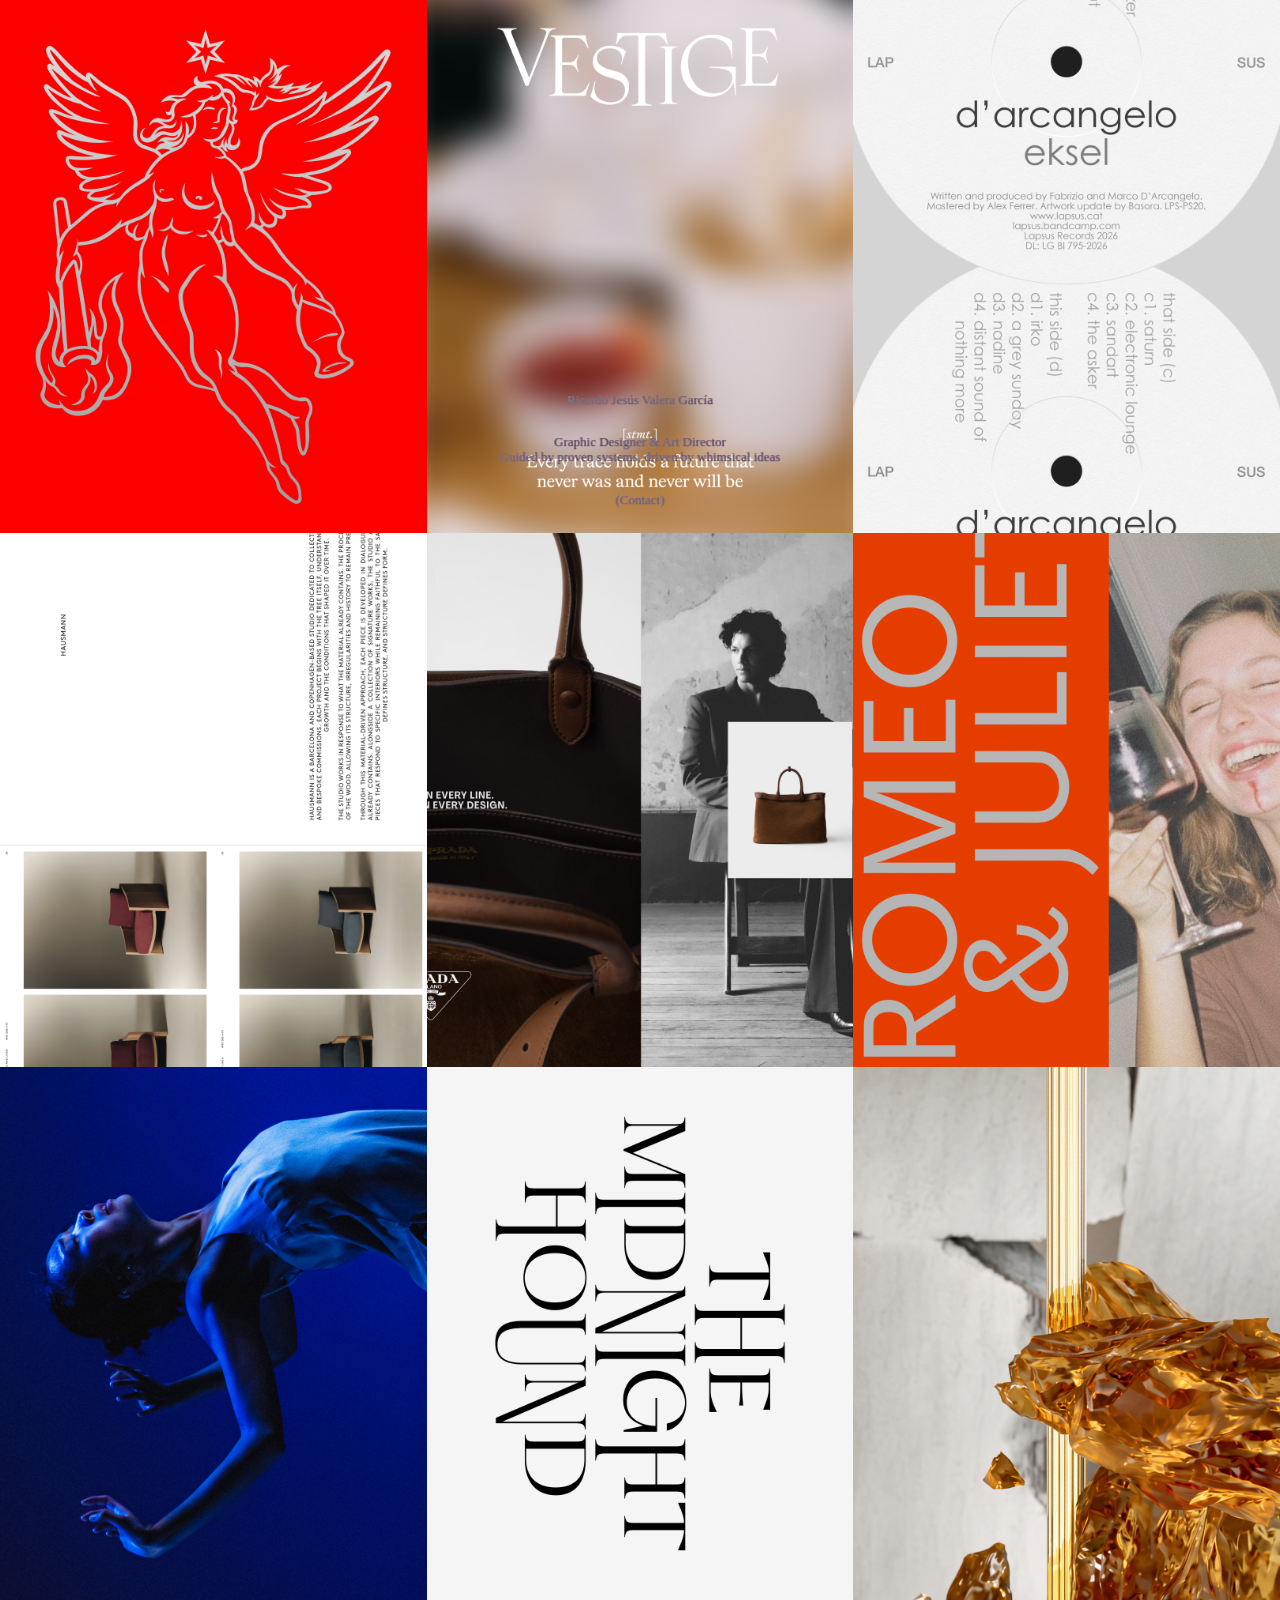
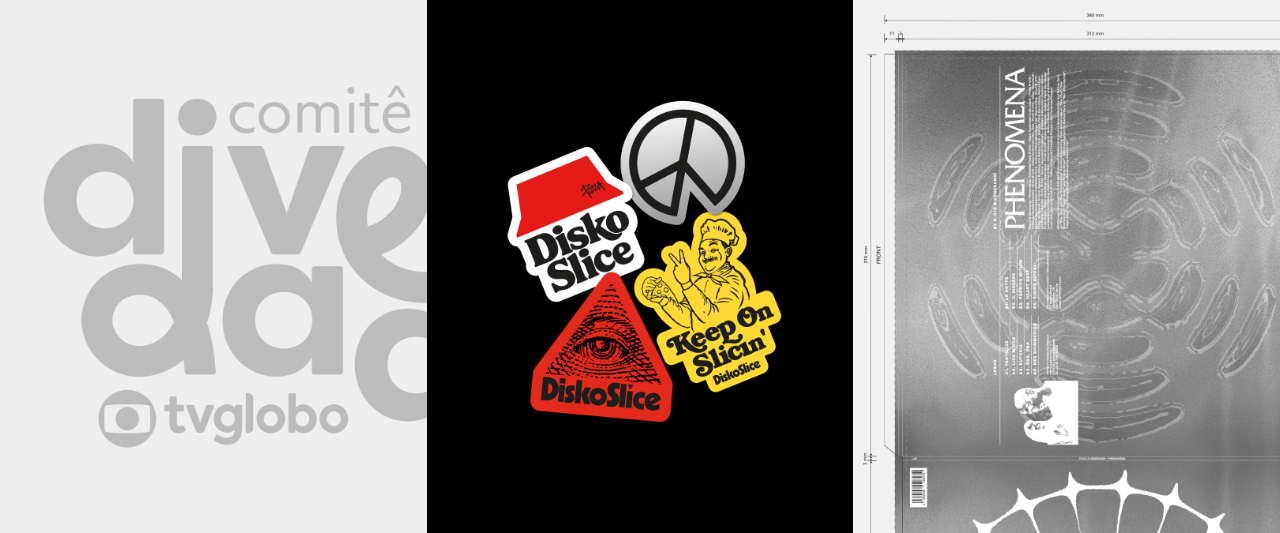
==== index.html @ f3d6bc60 "update" ====
<!doctype html>
<html lang="en">
<head>
  <meta charset="utf-8">
  <meta name="viewport" content="width=device-width, initial-scale=1">
  <title>Ricardo Valera García</title>
  <meta name="description" content="Graphic Designer &amp; Art Director">
  <meta name="robots" content="max-image-preview:large">
  <link rel="icon" id="favicon" href="assets/favicon-light.png">
  <script>
    /* Claro por defecto; oscuro si el sistema/navegador está en modo oscuro */
    (function () {
      var link = document.getElementById("favicon");
      var mq = window.matchMedia("(prefers-color-scheme: dark)");
      function set() { link.href = mq.matches ? "assets/favicon-dark.png" : "assets/favicon-light.png"; }
      set();
      if (mq.addEventListener) mq.addEventListener("change", set);
      else if (mq.addListener) mq.addListener(set);
    })();
  </script>

  <meta property="og:type" content="website">
  <meta property="og:title" content="Ricardo Valera García">
  <meta property="og:description" content="Graphic Designer &amp; Art Director">
  <meta name="twitter:card" content="summary_large_image">
  <meta name="twitter:title" content="Ricardo Valera García">
  <meta name="twitter:description" content="Graphic Designer &amp; Art Director">

  <link rel="stylesheet" href="style.css">
</head>
<body>
  <div class="intro">
    <p><a href="https://linkedin.com/in/rvaleragarcia" target="_blank" rel="noopener">Ricardo Jesús Valera García</a></p>
    <p>Graphic Designer &amp; Art Director<br>Guided by proven systems, driven by whimsical ideas</p>
    <p><a href="mailto:ricardo.valera.garcia@gmail.com">(Contact)</a></p>
  </div>

  <main class="gallery" id="gallery"></main>

  <script src="projects.js"></script>
  <script src="main.js"></script>
</body>
</html>
---- style.css ----
:root {
  --serif: "Times New Roman", Times, serif;
}

*, *::before, *::after { box-sizing: border-box; }

html, body {
  margin: 0;
  padding: 0;
  background: #fff;
}

body {
  font-family: var(--serif);
  font-size: 13px;
  color: #000;
  -webkit-font-smoothing: antialiased;
  -moz-osx-font-smoothing: grayscale;
}

p { margin: 0; }

/* ---------- Texto fijo en el centro ---------- */
.intro {
  position: fixed;
  top: 50%;
  left: 50%;
  transform: translate(-50%, -50%);
  z-index: 1;
  mix-blend-mode: difference;
  white-space: pre;
  text-align: center;
  font-size: 13px;
  line-height: 1.1em;
  color: #ffd6f7;
}

.intro a {
  color: #ffd6f7;
  text-decoration: none;
  cursor: pointer;
}

.intro a:hover { color: #ff1c91; }

/* ---------- Rejilla ---------- */
.gallery {
  display: grid;
  grid-template-columns: repeat(3, 1fr);
  gap: 0;
  min-height: 100vh;
}

.project { width: 100%; }

.cover {
  width: 100%;
  aspect-ratio: 4 / 5;
  cursor: pointer;
  overflow: hidden;
  position: relative;
}

.cover img {
  display: block;
  width: 100%;
  height: 100%;
  object-fit: cover;
  pointer-events: none;
  user-select: none;
  -webkit-user-select: none;
  -webkit-user-drag: none;
}

/* Título que sigue al cursor (solo escritorio) */
.tip {
  position: absolute;
  top: 0;
  left: 0;
  z-index: 10;
  padding: 6px 14px;
  background: #fff;
  color: #4c4c4c;
  font-size: 13px;
  white-space: nowrap;
  pointer-events: none;
  box-shadow: 0 2px 10px rgba(0, 0, 0, 0.04);
  opacity: 0;
  transition: opacity 0.15s;
  will-change: transform;
}

.tip.on { opacity: 1; }

/* Título bajo la portada (solo móvil) */
.project-title {
  display: none;
  margin-top: 12px;
  text-align: center;
  width: 100%;
}

/* Tablet: 2 columnas */
@media (min-width: 810px) and (max-width: 1199.98px) {
  .gallery { grid-template-columns: repeat(2, 1fr); }
  .project { order: var(--tablet); }
}

/* Teléfono: 1 columna */
@media (max-width: 809.98px) {
  .gallery {
    display: flex;
    flex-direction: column;
    align-items: stretch;
    gap: 25px;
  }
}

/* Comportamiento "móvil" del componente (≤ 768 px) */
@media (max-width: 768px) {
  .project-title { display: block; }
  .cover img { pointer-events: auto; }
}

/* ---------- Ventana inferior ---------- */
.modal {
  position: fixed;
  inset: 0;
  z-index: 99999;
  display: flex;
  flex-direction: column;
  justify-content: flex-end;
}

.backdrop {
  position: absolute;
  inset: 0;
  background: rgba(0, 0, 0, 0.2);
  cursor: pointer;
}

.sheet {
  position: relative;
  display: flex;
  flex-direction: column;
  width: 100vw;
  max-height: 100vh;
  padding: 15px;
  background: #fff;
  color: #000;
  font-size: 13px;
  box-shadow: 0 -4px 20px rgba(0, 0, 0, 0.05);
  transform: translateY(100%);
  transition: transform 0.55s cubic-bezier(0.22, 1, 0.36, 1);
}

.sheet.in { transform: translateY(0); }

.sheet.is-mobile {
  max-height: 85vh;
  padding: 24px 7.5px;
}

.close-row {
  display: flex;
  justify-content: center;
  flex-shrink: 0;
  width: 100%;
  padding-bottom: 24px;
}

.close {
  cursor: pointer;
  user-select: none;
  -webkit-user-select: none;
  transition: color 0.2s ease;
}

.close:hover { color: #808080; }

/* Escritorio: 3 columnas (info / descripción / archivos) */
.grid {
  display: grid;
  grid-template-columns: 15fr 51fr 34fr;
  gap: 15px;
  width: 100%;
  flex: 1;
  align-items: stretch;
  overflow: hidden;
}

.cell {
  position: relative;
  width: 100%;
  height: 100%;
}

.scroll {
  position: absolute;
  inset: 0;
  overflow-y: auto;
  padding-right: 8px;
  white-space: pre-wrap;
}

.col-media {
  display: flex;
  flex-direction: column;
  width: 100%;
}

.viewer {
  width: 100%;
  aspect-ratio: 4 / 5;
  overflow: hidden;
  background: #f5f5f5;
  cursor: e-resize;
}

.media {
  display: block;
  width: 100%;
  height: 100%;
  object-fit: cover;
  pointer-events: none;
  user-select: none;
  -webkit-user-select: none;
  -webkit-user-drag: none;
}

.meta {
  display: flex;
  flex-direction: row;
  gap: 16px;
  align-items: flex-start;
  padding-top: 16px;
}

.counter { white-space: nowrap; }
.caption { white-space: pre-wrap; }

/* Móvil: todo en una columna con scroll */
.m-col {
  display: flex;
  flex-direction: column;
  gap: 15px;
  width: 100%;
  padding-bottom: 40px;
  overflow-y: auto;
}

.m-text {
  width: 100%;
  white-space: pre-wrap;
}

.m-items {
  display: flex;
  flex-direction: column;
  gap: 16px;
  width: 100%;
}

.m-items .viewer { cursor: default; }
.m-items .media { pointer-events: auto; }
.m-caption { margin-top: 8px; }

@media (prefers-reduced-motion: reduce) {
  .sheet { transition-duration: 0.01s; }
}
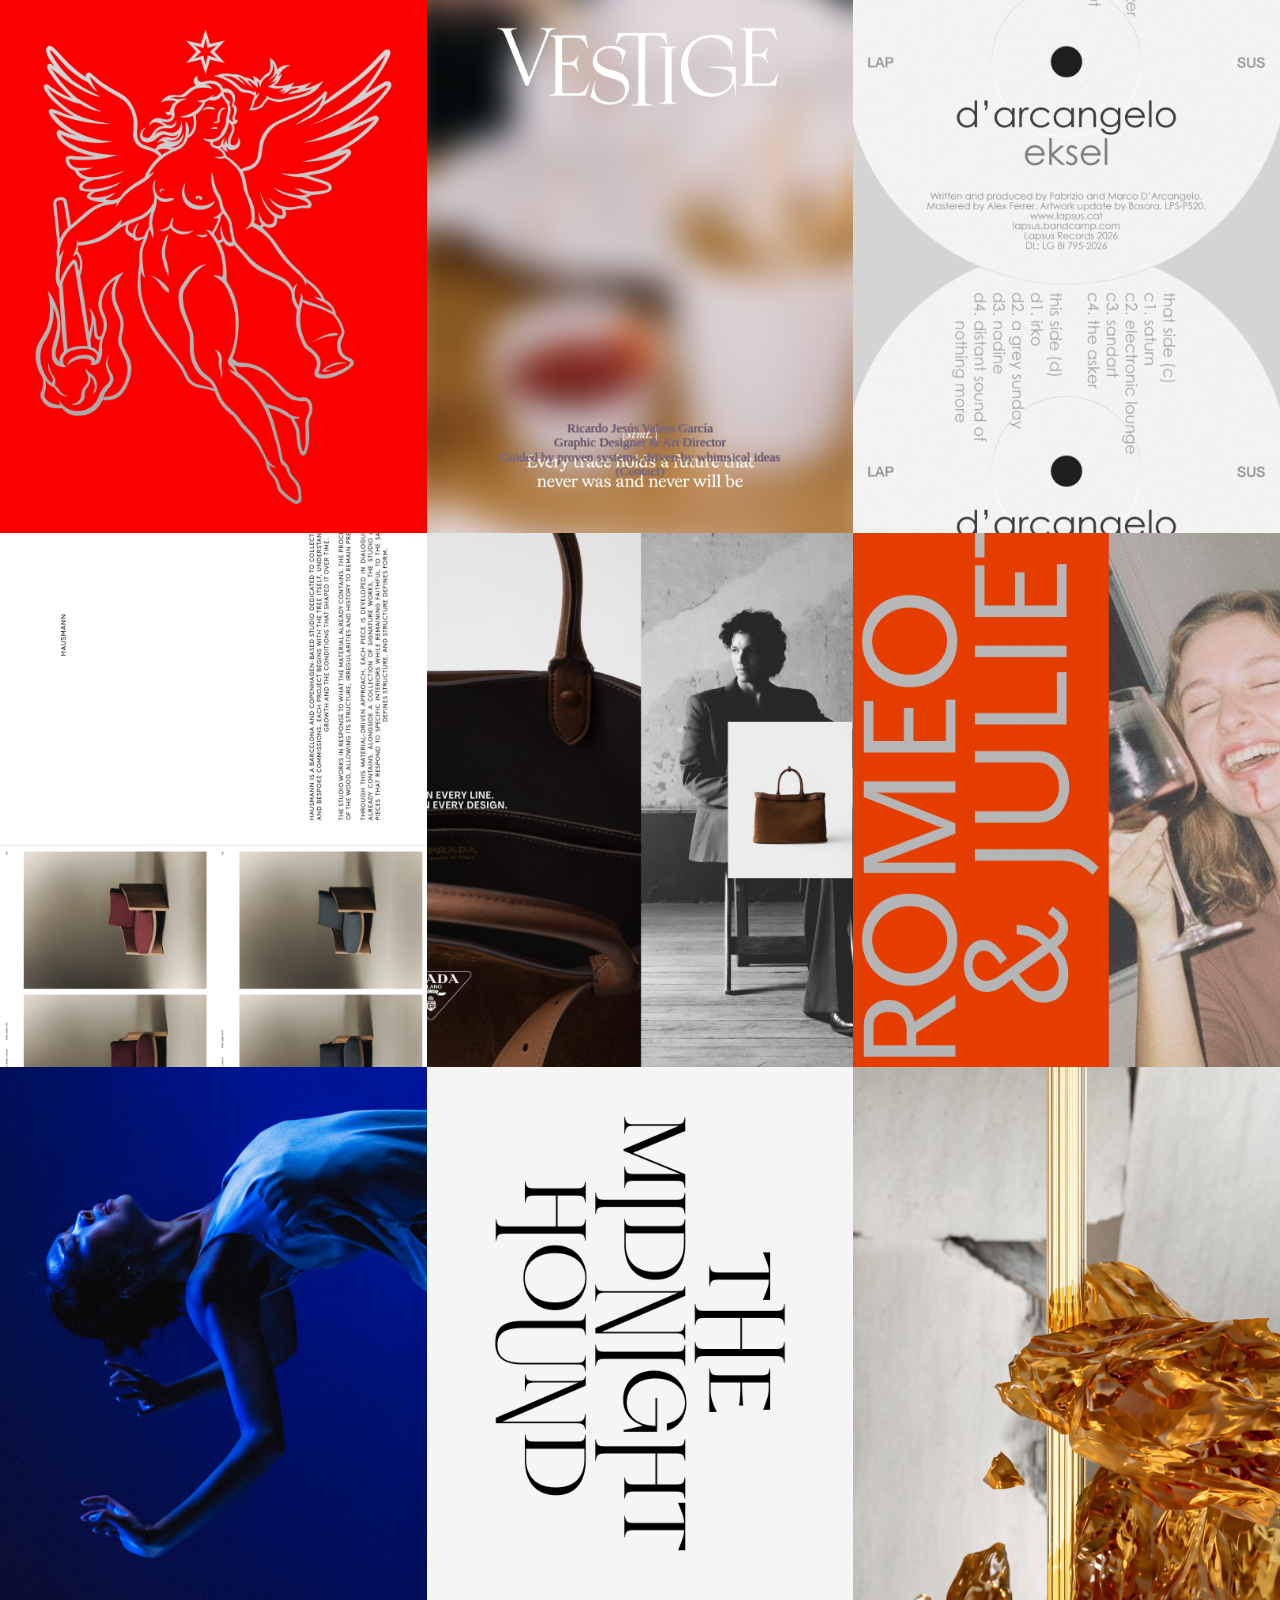
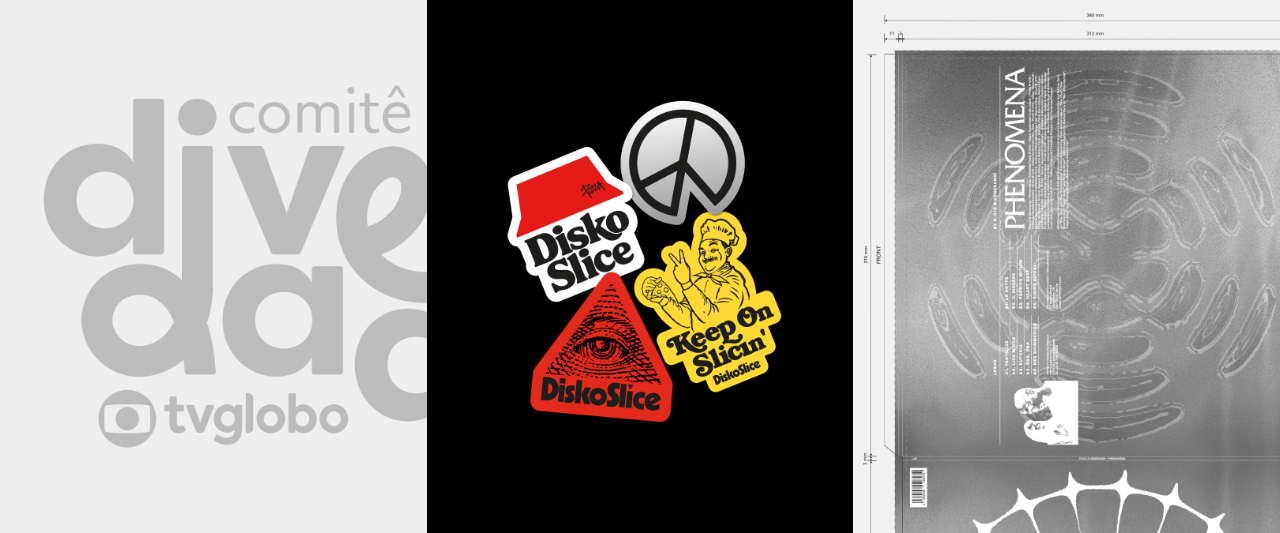
==== commit f856a99c: "Update Text" ====
--- a/index.html
+++ b/index.html
@@ -4,7 +4,7 @@
   <meta charset="utf-8">
   <meta name="viewport" content="width=device-width, initial-scale=1">
   <title>Ricardo Valera García</title>
-  <meta name="description" content="Graphic Designer &amp; Art Director">
+  <meta name="description" content="Brand Designer &amp; Art Director">
   <meta name="robots" content="max-image-preview:large">
   <link rel="icon" id="favicon" href="assets/favicon-light.png">
   <script>
--- a/style.css
+++ b/style.css
@@ -28,7 +28,7 @@
   transform: translate(-50%, -50%);
   z-index: 1;
   mix-blend-mode: difference;
-  white-space: pre;
+  white-space: nowrap;
   text-align: center;
   font-size: 13px;
   line-height: 1.1em;
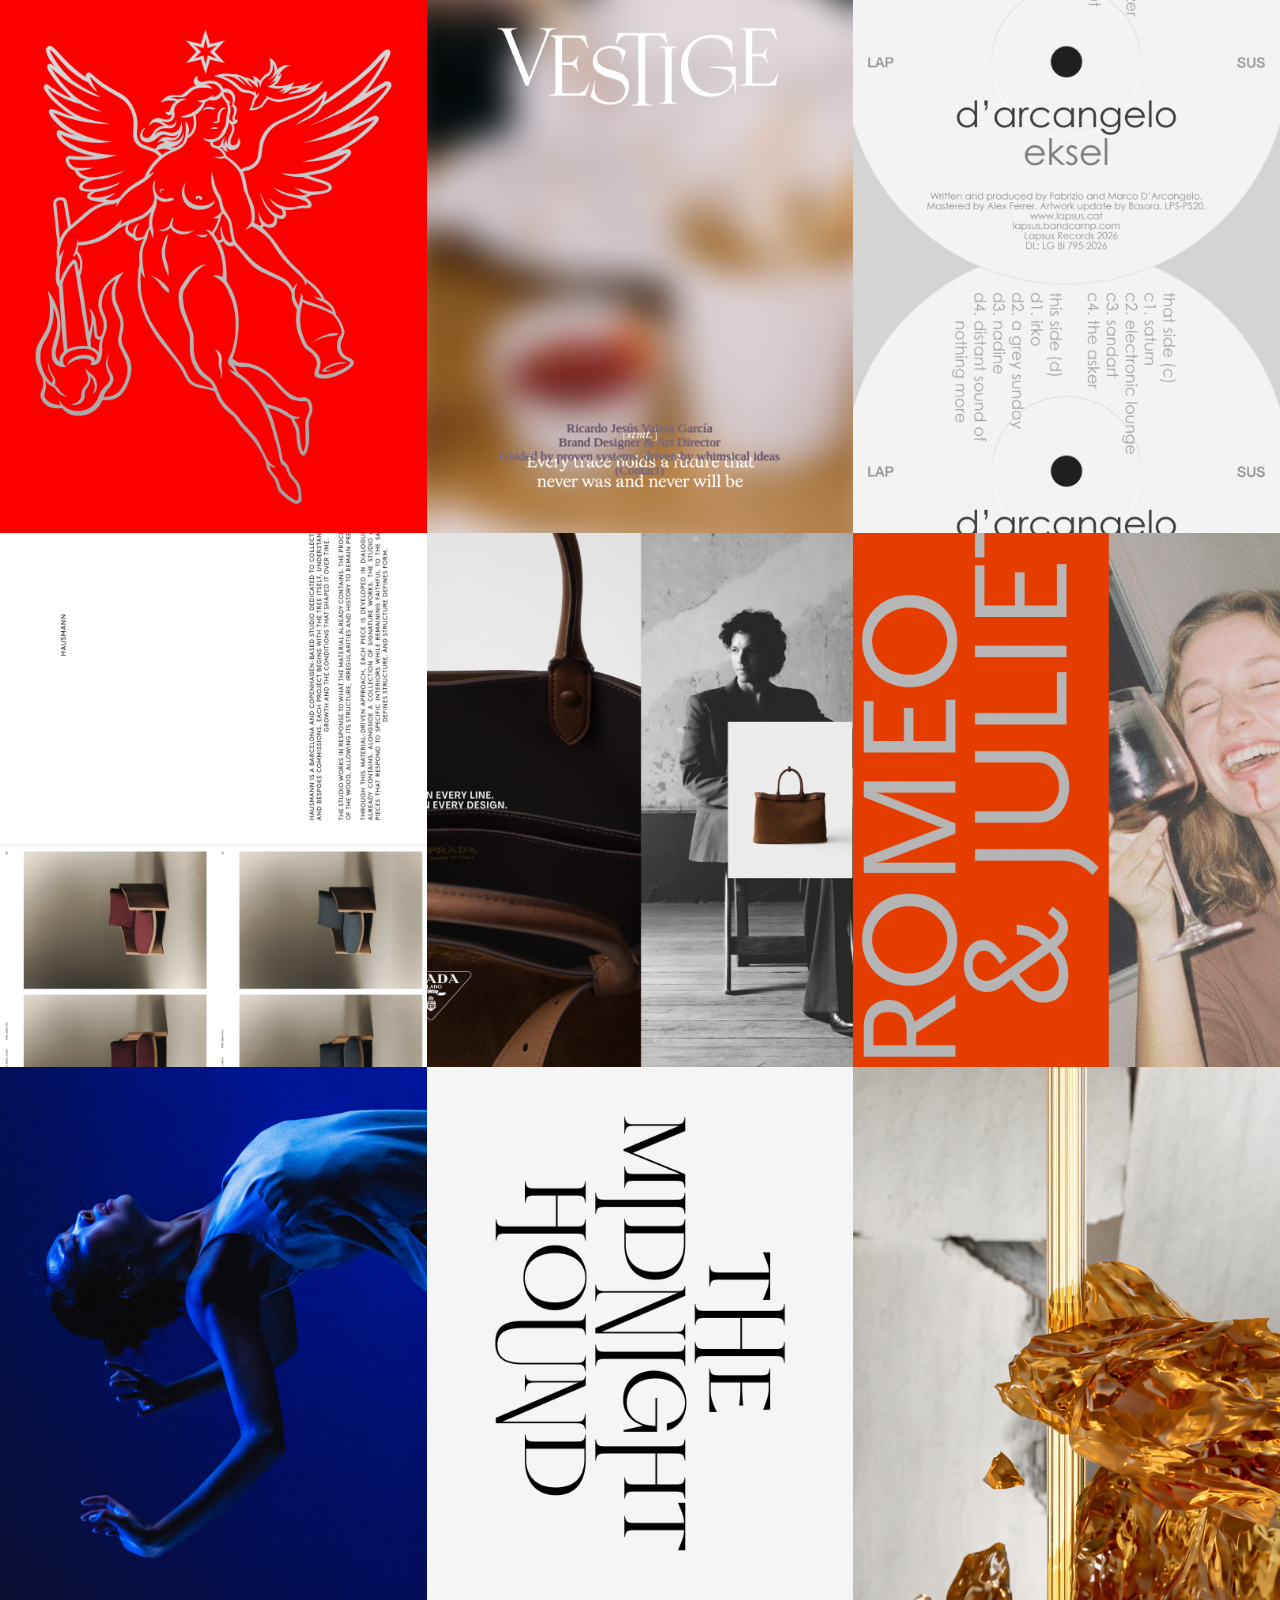
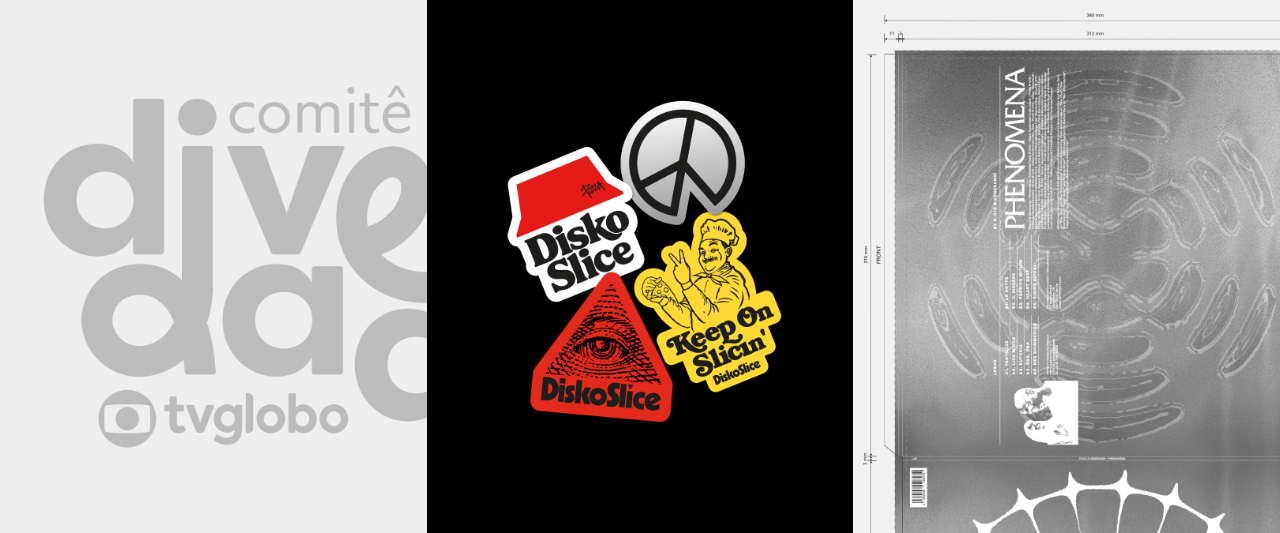
==== commit 7ec19b61: "Update" ====
--- a/index.html
+++ b/index.html
@@ -21,17 +21,17 @@
 
   <meta property="og:type" content="website">
   <meta property="og:title" content="Ricardo Valera García">
-  <meta property="og:description" content="Graphic Designer &amp; Art Director">
+  <meta property="og:description" content="Brand Designer &amp; Art Director">
   <meta name="twitter:card" content="summary_large_image">
   <meta name="twitter:title" content="Ricardo Valera García">
-  <meta name="twitter:description" content="Graphic Designer &amp; Art Director">
+  <meta name="twitter:description" content="Brand Designer &amp; Art Director">
 
   <link rel="stylesheet" href="style.css">
 </head>
 <body>
   <div class="intro">
     <p><a href="https://linkedin.com/in/rvaleragarcia" target="_blank" rel="noopener">Ricardo Jesús Valera García</a></p>
-    <p>Graphic Designer &amp; Art Director<br>Guided by proven systems, driven by whimsical ideas</p>
+    <p>Brand Designer &amp; Art Director<br>Guided by proven systems, driven by whimsical ideas</p>
     <p><a href="mailto:ricardo.valera.garcia@gmail.com">(Contact)</a></p>
   </div>
 
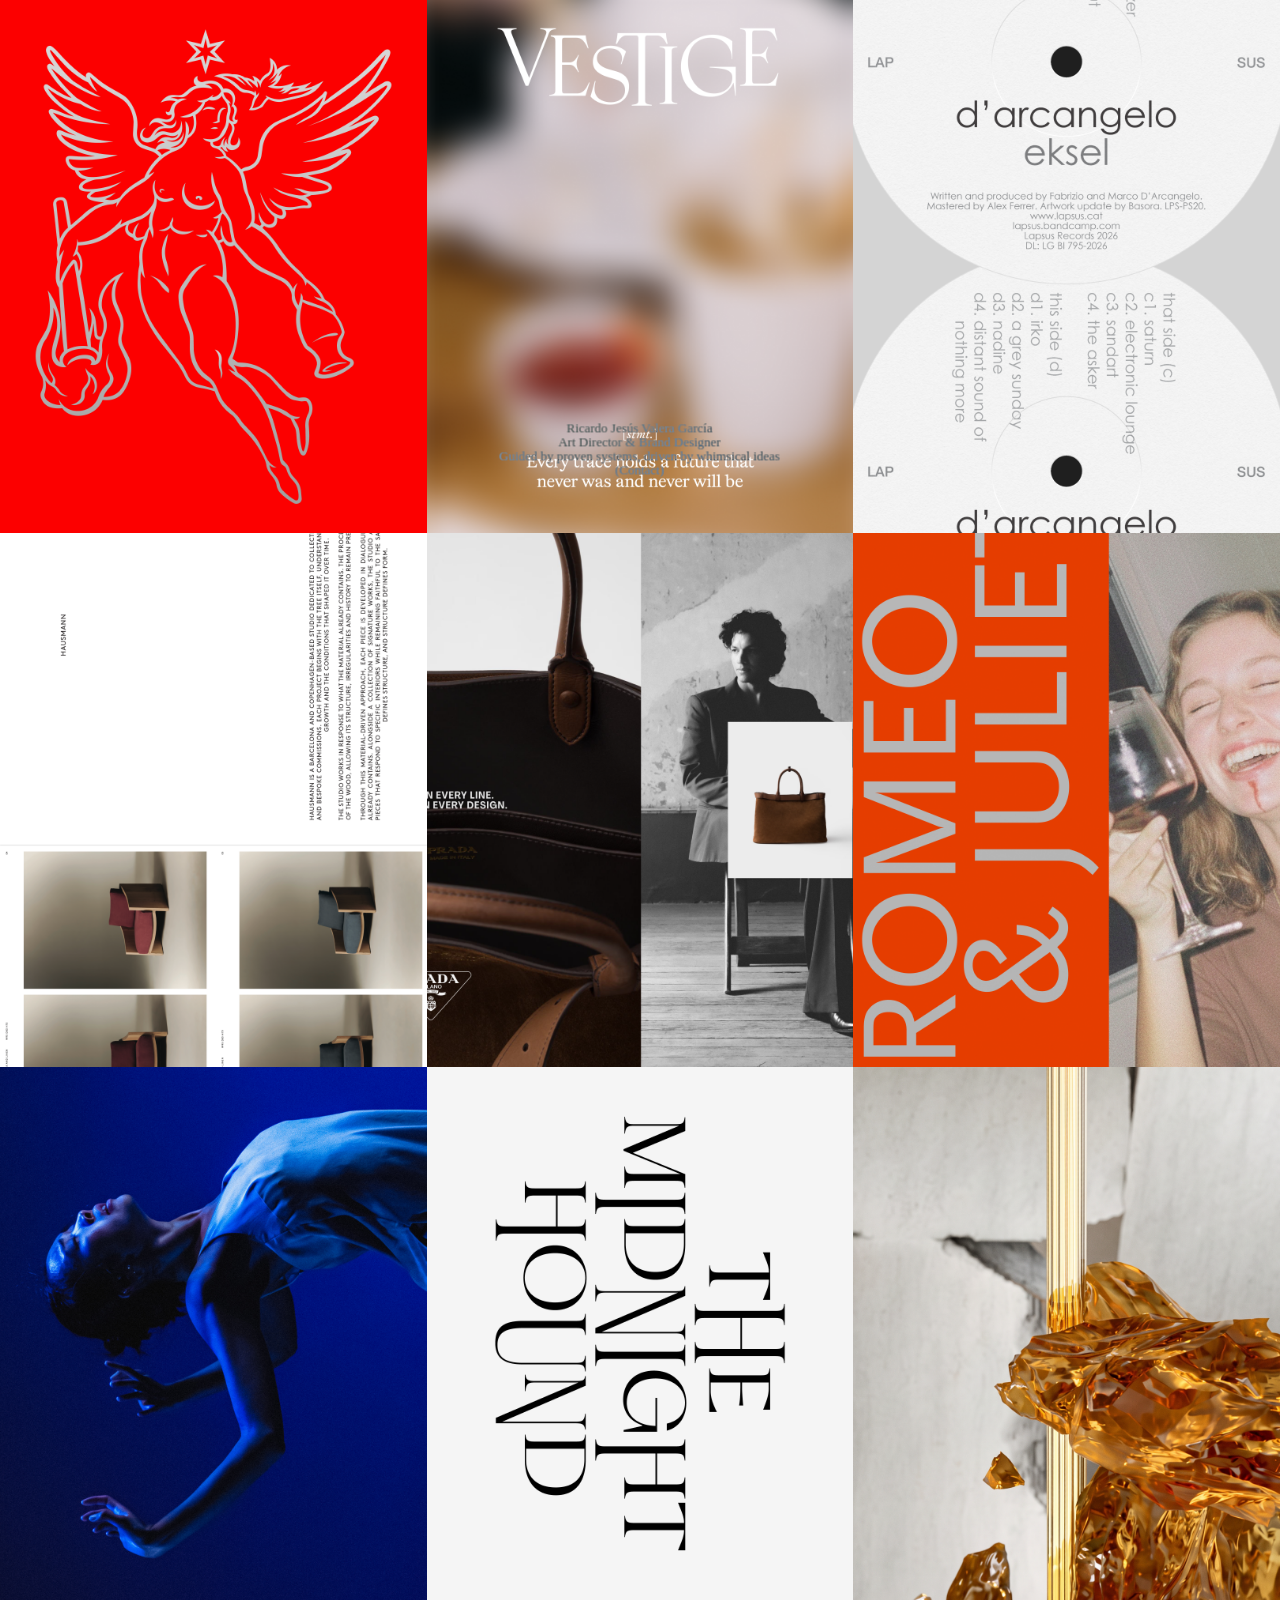
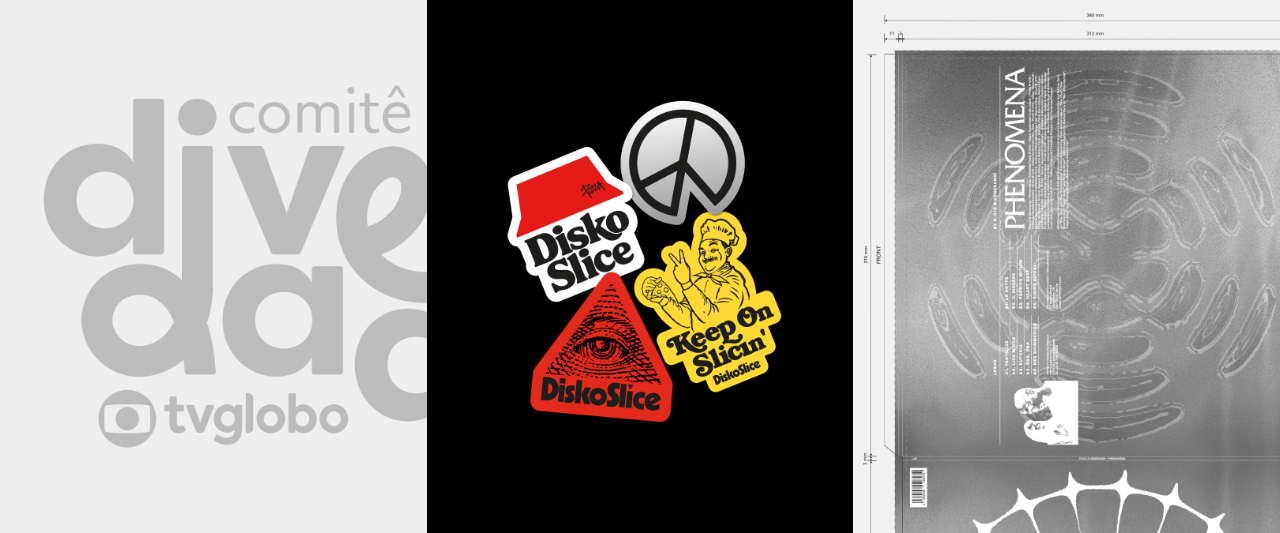
==== commit d43bdfc2: "update texts" ====
--- a/index.html
+++ b/index.html
@@ -4,7 +4,7 @@
   <meta charset="utf-8">
   <meta name="viewport" content="width=device-width, initial-scale=1">
   <title>Ricardo Valera García</title>
-  <meta name="description" content="Brand Designer &amp; Art Director">
+  <meta name="description" content="Art Director &amp; Brand Designer">
   <meta name="robots" content="max-image-preview:large">
   <link rel="icon" id="favicon" href="assets/favicon-light.png">
   <script>
@@ -21,17 +21,17 @@
 
   <meta property="og:type" content="website">
   <meta property="og:title" content="Ricardo Valera García">
-  <meta property="og:description" content="Brand Designer &amp; Art Director">
+  <meta property="og:description" content="Art Director &amp; Brand Designer">
   <meta name="twitter:card" content="summary_large_image">
   <meta name="twitter:title" content="Ricardo Valera García">
-  <meta name="twitter:description" content="Brand Designer &amp; Art Director">
+  <meta name="twitter:description" content="Art Director &amp; Brand Designer">
 
   <link rel="stylesheet" href="style.css">
 </head>
 <body>
   <div class="intro">
     <p><a href="https://linkedin.com/in/rvaleragarcia" target="_blank" rel="noopener">Ricardo Jesús Valera García</a></p>
-    <p>Brand Designer &amp; Art Director<br>Guided by proven systems, driven by whimsical ideas</p>
+    <p>Art Director &amp; Brand Designer<br>Guided by proven systems, driven by whimsical ideas</p>
     <p><a href="mailto:ricardo.valera.garcia@gmail.com">(Contact)</a></p>
   </div>
 
--- a/style.css
+++ b/style.css
@@ -32,11 +32,11 @@
   text-align: center;
   font-size: 13px;
   line-height: 1.1em;
-  color: #ffd6f7;
+  color: #ffffff;
 }
 
 .intro a {
-  color: #ffd6f7;
+  color: #ffffff;
   text-decoration: none;
   cursor: pointer;
 }
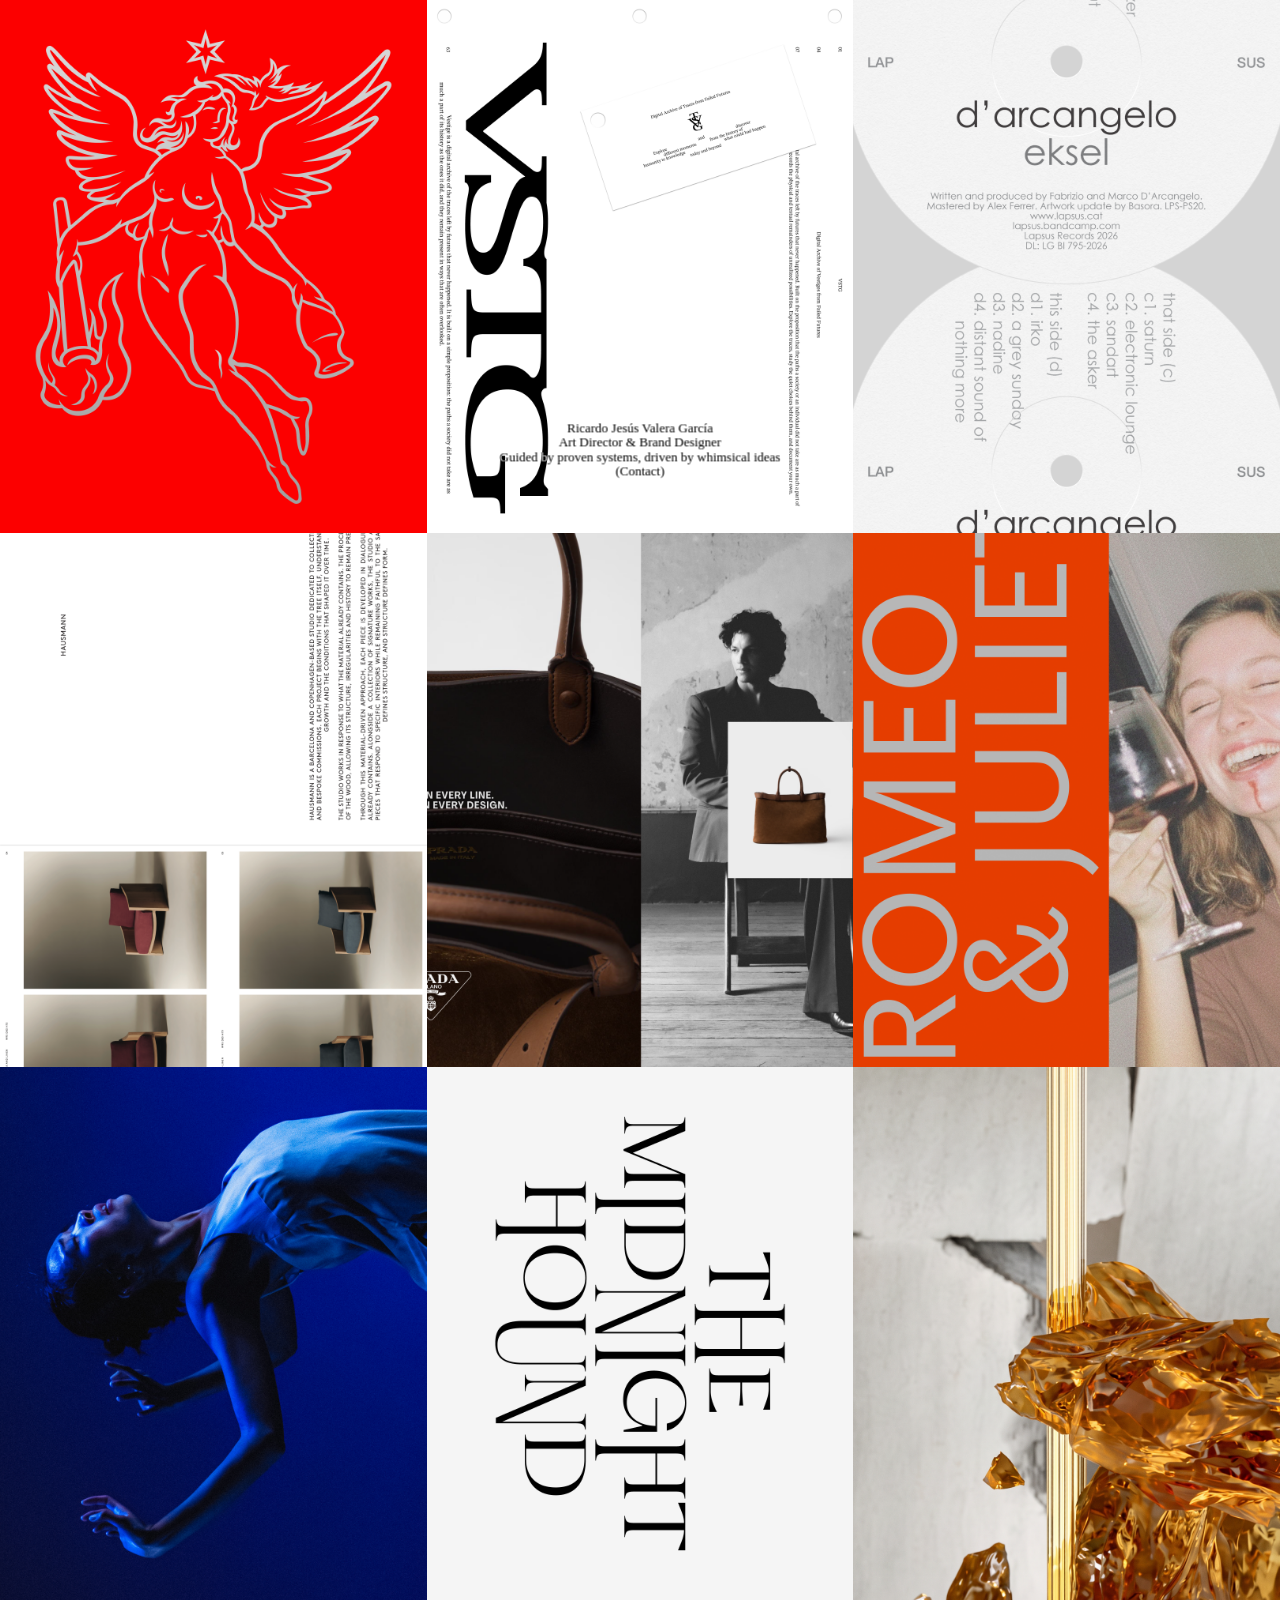
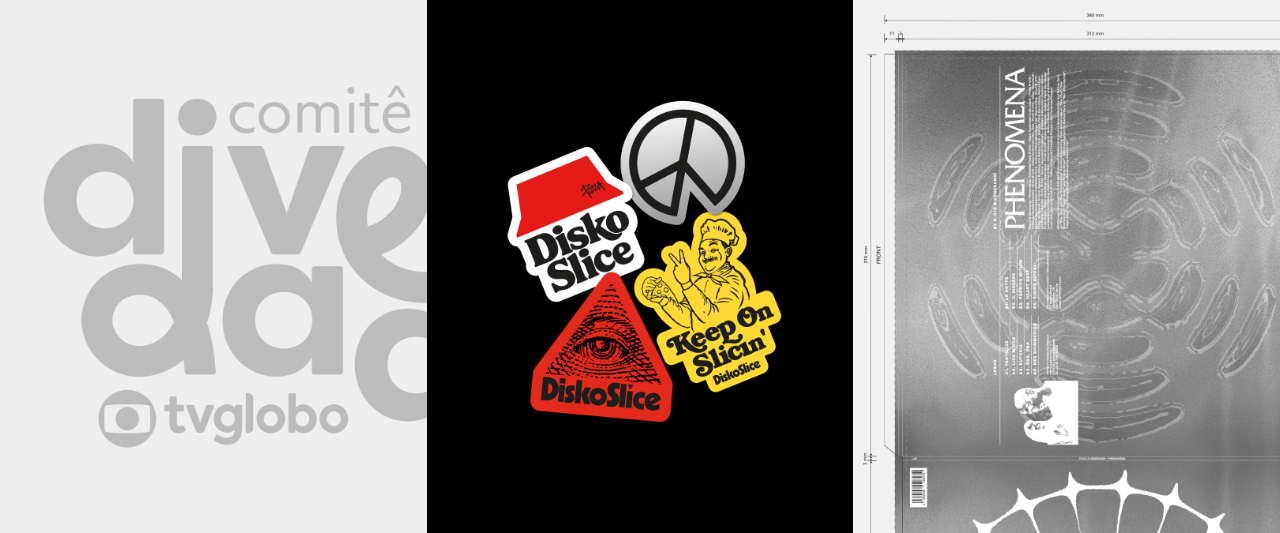
==== commit 1bed47ce: "Add about panel opened from the name The name in the centre text now opens a white bottom sheet (sam" ====
--- a/index.html
+++ b/index.html
@@ -30,7 +30,7 @@
 </head>
 <body>
   <div class="intro">
-    <p><a href="https://linkedin.com/in/rvaleragarcia" target="_blank" rel="noopener">Ricardo Jesús Valera García</a></p>
+    <p><a href="#about" id="about-link" aria-haspopup="dialog">Ricardo Jesús Valera García</a></p>
     <p>Art Director &amp; Brand Designer<br>Guided by proven systems, driven by whimsical ideas</p>
     <p><a href="mailto:ricardo.valera.garcia@gmail.com">(Contact)</a></p>
   </div>
--- a/style.css
+++ b/style.css
@@ -41,7 +41,7 @@
   cursor: pointer;
 }
 
-.intro a:hover { color: #ff1c91; }
+.intro a:hover { color: #808080; }
 
 /* ---------- Rejilla ---------- */
 .gallery {
@@ -265,6 +265,96 @@
 .m-items .media { pointer-events: auto; }
 .m-caption { margin-top: 8px; }
 
+/* ---------- Panel "about" (clic en el nombre) ----------
+   Reutiliza la ventana inferior (.modal / .sheet) y la misma rejilla
+   15fr 51fr 34fr de los proyectos, así todo queda alineado con ellos. */
+.sheet.about { height: 83vh; }
+
+.sheet.about.is-mobile {
+  height: auto;
+  max-height: 85vh;
+}
+
+.about-body {
+  display: flex;
+  flex-direction: column;
+  flex: 1;
+  min-height: 0;
+  width: 100%;
+  overflow-y: auto;
+}
+
+.about a {
+  color: inherit;
+  text-decoration: none;
+  transition: color 0.2s ease;
+}
+
+.about a:hover { color: #808080; }
+
+/* Escritorio: fila superior (nombre / texto) */
+.about-top {
+  display: grid;
+  grid-template-columns: 15fr 51fr 34fr;
+  gap: 15px;
+  width: 100%;
+}
+
+.about-name {
+  display: flex;
+  align-items: flex-start;
+  gap: 28px;
+}
+
+.about-name .about-arrow { flex-shrink: 0; }
+
+.about-bio { max-width: 29em; }
+.about-bio p + p { margin-top: 1.1em; }
+
+/* Escritorio: fila de Services / Contact / Experience.
+   Services empieza donde empiezan los textos de los proyectos y
+   Experience donde empieza la tercera columna; Contact queda a
+   igual distancia entre los dos (justify-content: space-between). */
+.about-cols {
+  display: grid;
+  grid-template-columns: 15fr 51fr 34fr;
+  gap: 15px;
+  width: 100%;
+  margin-top: 4em;
+}
+
+.about-cols-inner {
+  grid-column: 2 / 4;
+  display: flex;
+  justify-content: space-between;
+  align-items: flex-start;
+}
+
+.about-services   { flex: 0 0 calc((100% - 15px) * 15 / 85); }
+.about-experience { flex: 0 0 calc((100% - 15px) * 34 / 85); }
+.about-experience .about-text { max-width: 23em; }
+.about-contact    { flex: 0 0 auto; }
+
+.about-contact .about-block + .about-block { margin-top: 3.3em; }
+
+.about-foot {
+  margin-top: auto;
+  padding-top: 4em;
+}
+
+/* Móvil: todo en una columna */
+.about-body.is-mobile {
+  gap: 2em;
+  padding-bottom: 40px;
+}
+
+.about-body.is-mobile .about-services,
+.about-body.is-mobile .about-experience,
+.about-body.is-mobile .about-contact { flex: 0 0 auto; }
+
+.about-body.is-mobile .about-bio { max-width: none; }
+.about-body.is-mobile .about-foot { margin-top: 0; padding-top: 0; }
+
 @media (prefers-reduced-motion: reduce) {
   .sheet { transition-duration: 0.01s; }
 }
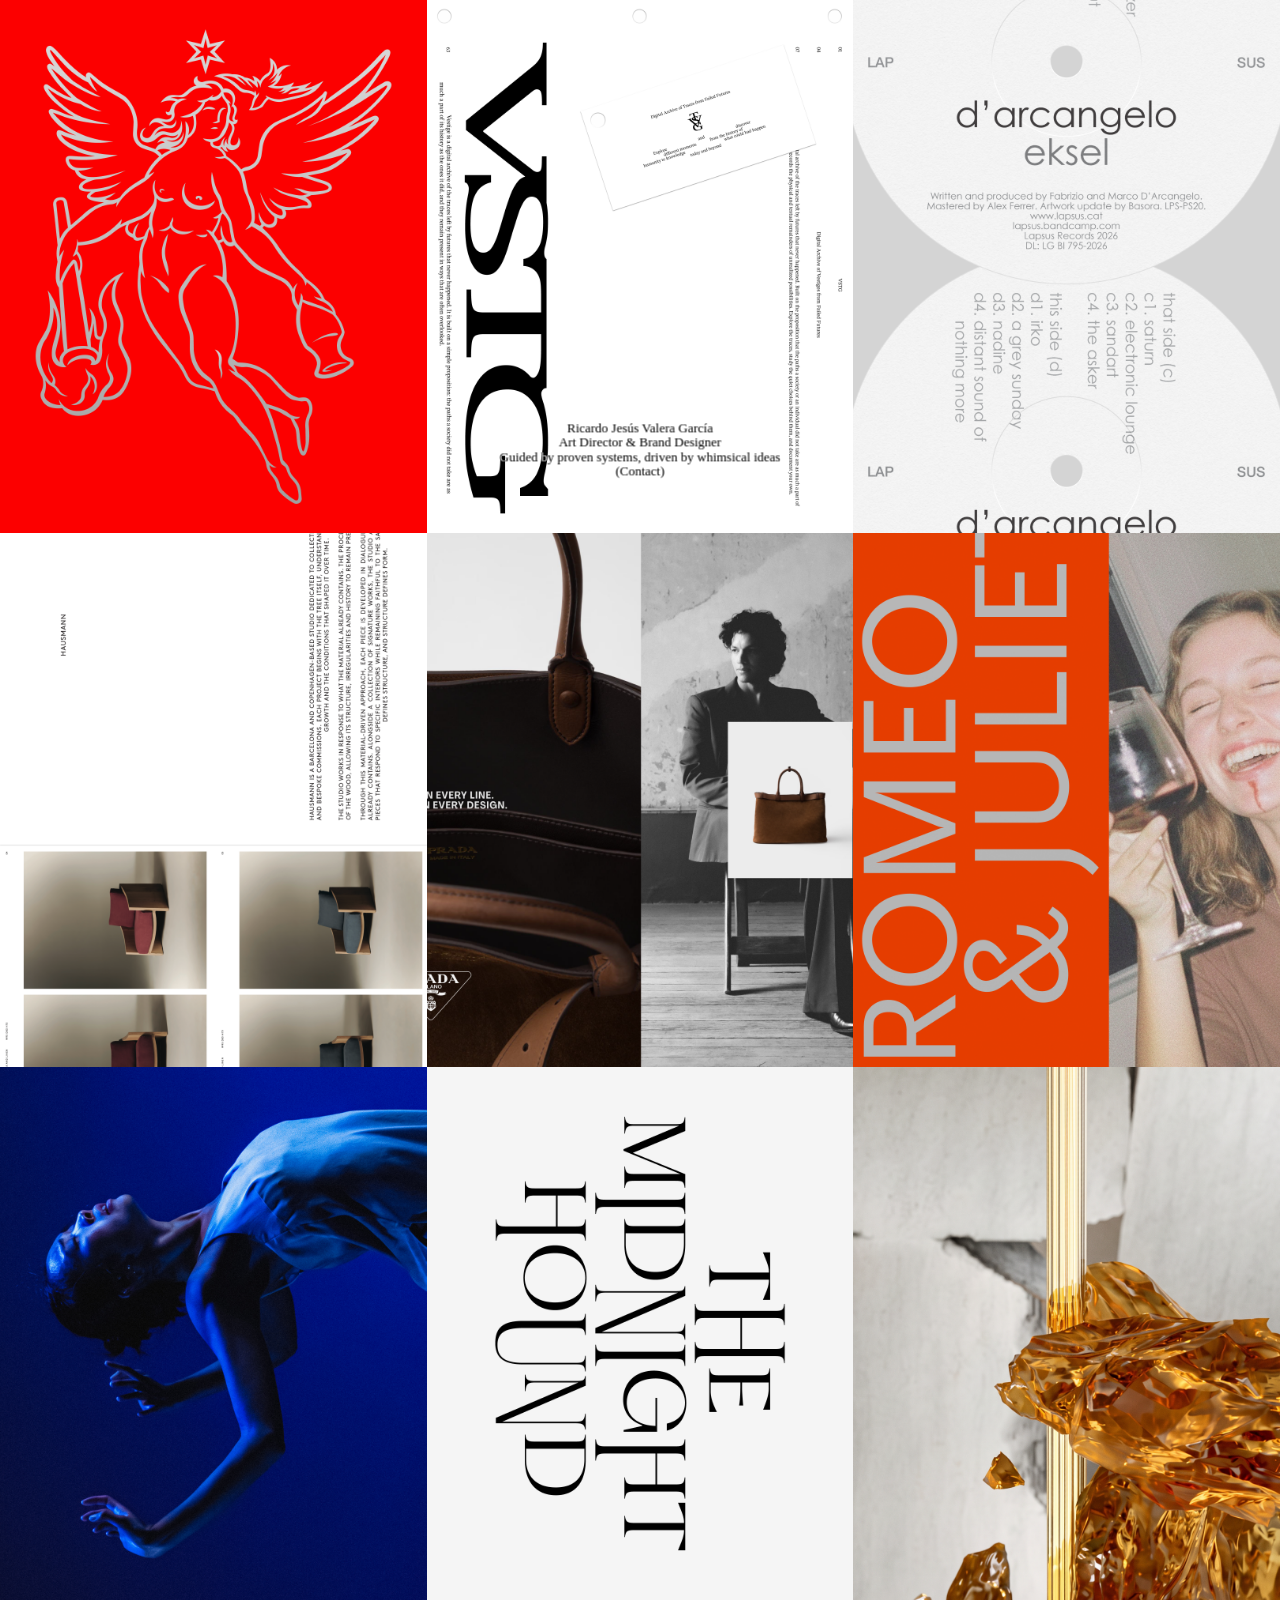
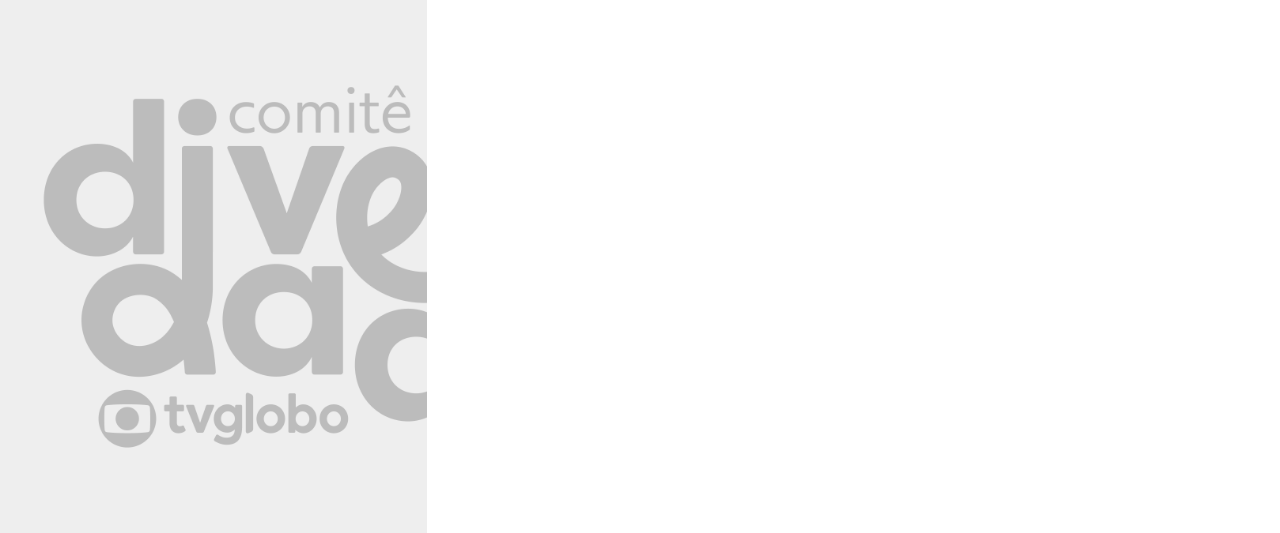
==== commit dfeea306: "Add entrance animation Centre text fades in line by line, then the covers appear in blocks in a fixe" ====
--- a/index.html
+++ b/index.html
@@ -16,6 +16,19 @@
       set();
       if (mq.addEventListener) mq.addEventListener("change", set);
       else if (mq.addListener) mq.addListener(set);
+    })();
+  </script>
+
+  <script>
+    /* Animación de entrada: esconde lo que va a aparecer antes del primer pintado
+       (salvo con "reducir movimiento"). Si main.js no arranca, a los 4 s se muestra todo. */
+    (function () {
+      var d = document.documentElement;
+      if (window.matchMedia && window.matchMedia("(prefers-reduced-motion: reduce)").matches) return;
+      d.classList.add("intro-anim");
+      setTimeout(function () {
+        if (!window.__introOK) d.classList.add("reveal-all");
+      }, 4000);
     })();
   </script>
 
--- a/style.css
+++ b/style.css
@@ -355,6 +355,34 @@
 .about-body.is-mobile .about-bio { max-width: none; }
 .about-body.is-mobile .about-foot { margin-top: 0; padding-top: 0; }
 
+/* ---------- Animación de entrada ----------
+   La clase .intro-anim la pone un script de la cabecera (no se pone con
+   "reducir movimiento"); main.js va añadiendo .show a cada bloque. */
+html.intro-anim .intro p {
+  opacity: 0;
+  transform: translateY(10px);
+}
+
+html.intro-anim .project {
+  opacity: 0;
+  transform: translateY(16px);
+}
+
+html.intro-anim .intro p.show,
+html.intro-anim .project.show {
+  opacity: 1;
+  transform: none;
+  transition: opacity 0.9s ease, transform 1s cubic-bezier(0.22, 1, 0.36, 1);
+}
+
+/* Salida de emergencia: si el JS no arranca, todo visible */
+html.reveal-all .intro p,
+html.reveal-all .project {
+  opacity: 1 !important;
+  transform: none !important;
+  transition: none !important;
+}
+
 @media (prefers-reduced-motion: reduce) {
   .sheet { transition-duration: 0.01s; }
 }
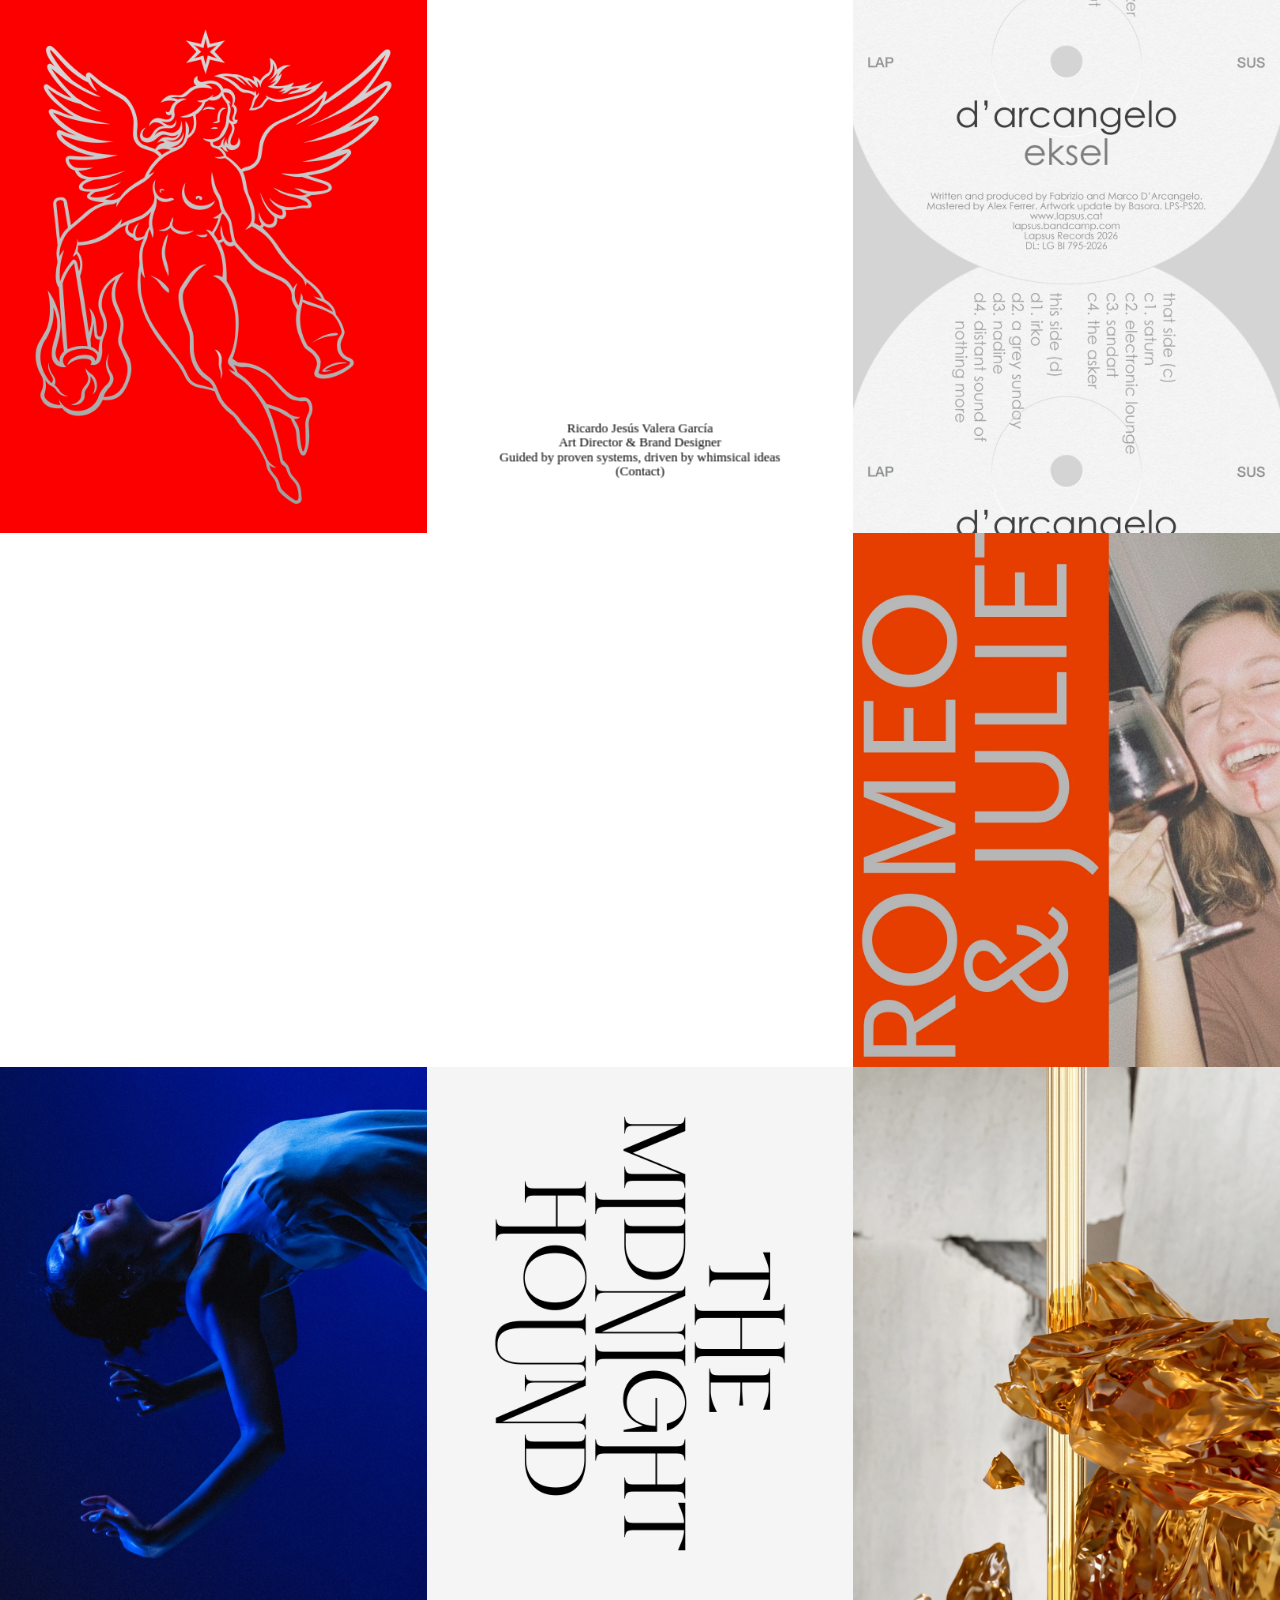
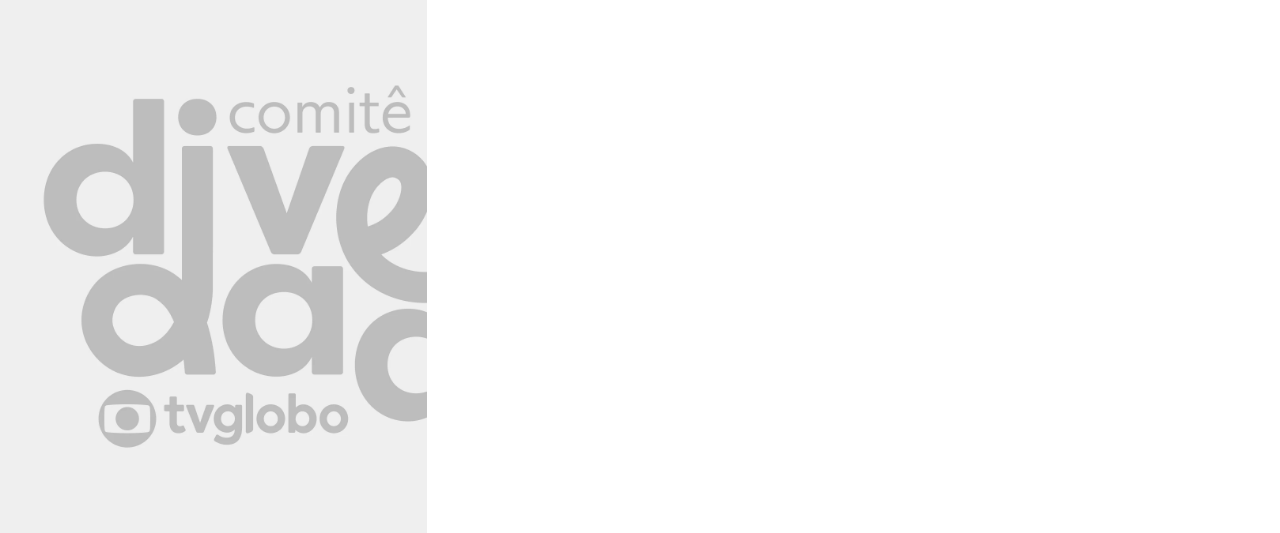
==== commit 30924449: "Optimize assets: PNG->WebP, recompress videos, GIF->MP4, posters - 88 PNG -> WebP (81 MB -> 11.6 MB)" ====
--- a/index.html
+++ b/index.html
@@ -39,6 +39,11 @@
   <meta name="twitter:title" content="Ricardo Valera García">
   <meta name="twitter:description" content="Art Director &amp; Brand Designer">
 
+  <!-- Las 3 primeras portadas se crean con JS; así el navegador las pide ya, sin esperar al script -->
+  <link rel="preload" as="image" href="assets/covers/albafingerboards.webp" type="image/webp">
+  <link rel="preload" as="image" href="assets/covers/vestige_cover_d.webp" type="image/webp">
+  <link rel="preload" as="image" href="assets/covers/lapsusrecordslpsps20.webp" type="image/webp">
+
   <link rel="stylesheet" href="style.css">
 </head>
 <body>
--- a/style.css
+++ b/style.css
@@ -137,7 +137,12 @@
   inset: 0;
   background: rgba(0, 0, 0, 0.2);
   cursor: pointer;
-}
+  transition: opacity 0.55s ease;
+}
+
+/* Al cerrar, el oscurecimiento se desvanece junto con la bajada del panel
+   (antes desaparecía de golpe al final) */
+.modal.closing .backdrop { opacity: 0; }
 
 .sheet {
   position: relative;
@@ -204,6 +209,7 @@
 }
 
 .col-media {
+  position: relative;
   display: flex;
   flex-direction: column;
   width: 100%;
@@ -216,6 +222,27 @@
   background: #f5f5f5;
   cursor: e-resize;
 }
+
+/* Cursor propio sobre la imagen: la misma flecha del panel de info (→ / ←),
+   en blanco con blend "difference" para que se vea siempre. Solo con ratón;
+   en pantallas táctiles queda el comportamiento de siempre. */
+.viewer.has-cursor { cursor: none; }
+
+.viewer-cursor {
+  position: absolute;
+  top: 0;
+  left: 0;
+  z-index: 3;
+  pointer-events: none;
+  color: #fff;
+  mix-blend-mode: difference;
+  line-height: 1;
+  opacity: 0;
+  transition: opacity 0.15s;
+  will-change: transform;
+}
+
+.viewer-cursor.on { opacity: 1; }
 
 .media {
   display: block;
@@ -292,13 +319,32 @@
 
 .about a:hover { color: #808080; }
 
-/* Escritorio: fila superior (nombre / texto) */
-.about-top {
+/* Escritorio: una sola rejilla para las dos filas.
+   Pistas (100% - 30px = las 100fr de los proyectos):
+   1 nombre (15fr) | 2 hueco 15px | 3 Services (15fr) | 4 hueco | 5 Contact |
+   6 hueco | 7 Experience (34fr).
+   - Services empieza donde empiezan los textos de los proyectos y Experience
+     donde empieza la tercera columna.
+   - Los dos huecos (4 y 6) son 1fr cada uno, así Contact queda a igual
+     distancia entre Services y Experience.
+   - Los dos párrafos ocupan las pistas 3 y 4: terminan justo donde empieza Contact. */
+.about-main {
   display: grid;
-  grid-template-columns: 15fr 51fr 34fr;
-  gap: 15px;
-  width: 100%;
-}
+  grid-template-columns:
+    calc((100% - 30px) * 0.15) 15px
+    calc((100% - 30px) * 0.15) 1fr
+    auto 1fr
+    calc((100% - 30px) * 0.34);
+  column-gap: 0;
+  row-gap: 4em;
+  width: 100%;
+}
+
+.about-main .about-name     { grid-column: 1;     grid-row: 1; }
+.about-main .about-bio      { grid-column: 3 / 5; grid-row: 1; }
+.about-main .about-services { grid-column: 3;     grid-row: 2; }
+.about-main .about-contact  { grid-column: 5;     grid-row: 2; }
+.about-main .about-experience { grid-column: 7;   grid-row: 2; }
 
 .about-name {
   display: flex;
@@ -308,32 +354,9 @@
 
 .about-name .about-arrow { flex-shrink: 0; }
 
-.about-bio { max-width: 29em; }
 .about-bio p + p { margin-top: 1.1em; }
 
-/* Escritorio: fila de Services / Contact / Experience.
-   Services empieza donde empiezan los textos de los proyectos y
-   Experience donde empieza la tercera columna; Contact queda a
-   igual distancia entre los dos (justify-content: space-between). */
-.about-cols {
-  display: grid;
-  grid-template-columns: 15fr 51fr 34fr;
-  gap: 15px;
-  width: 100%;
-  margin-top: 4em;
-}
-
-.about-cols-inner {
-  grid-column: 2 / 4;
-  display: flex;
-  justify-content: space-between;
-  align-items: flex-start;
-}
-
-.about-services   { flex: 0 0 calc((100% - 15px) * 15 / 85); }
-.about-experience { flex: 0 0 calc((100% - 15px) * 34 / 85); }
 .about-experience .about-text { max-width: 23em; }
-.about-contact    { flex: 0 0 auto; }
 
 .about-contact .about-block + .about-block { margin-top: 3.3em; }
 
@@ -348,31 +371,20 @@
   padding-bottom: 40px;
 }
 
-.about-body.is-mobile .about-services,
-.about-body.is-mobile .about-experience,
-.about-body.is-mobile .about-contact { flex: 0 0 auto; }
-
-.about-body.is-mobile .about-bio { max-width: none; }
 .about-body.is-mobile .about-foot { margin-top: 0; padding-top: 0; }
 
 /* ---------- Animación de entrada ----------
    La clase .intro-anim la pone un script de la cabecera (no se pone con
    "reducir movimiento"); main.js va añadiendo .show a cada bloque. */
-html.intro-anim .intro p {
-  opacity: 0;
-  transform: translateY(10px);
-}
-
+html.intro-anim .intro p,
 html.intro-anim .project {
   opacity: 0;
-  transform: translateY(16px);
 }
 
 html.intro-anim .intro p.show,
 html.intro-anim .project.show {
   opacity: 1;
-  transform: none;
-  transition: opacity 0.9s ease, transform 1s cubic-bezier(0.22, 1, 0.36, 1);
+  transition: opacity 0.9s ease;
 }
 
 /* Salida de emergencia: si el JS no arranca, todo visible */
@@ -385,4 +397,5 @@
 
 @media (prefers-reduced-motion: reduce) {
   .sheet { transition-duration: 0.01s; }
-}
+  .backdrop { transition-duration: 0.01s; }
+}
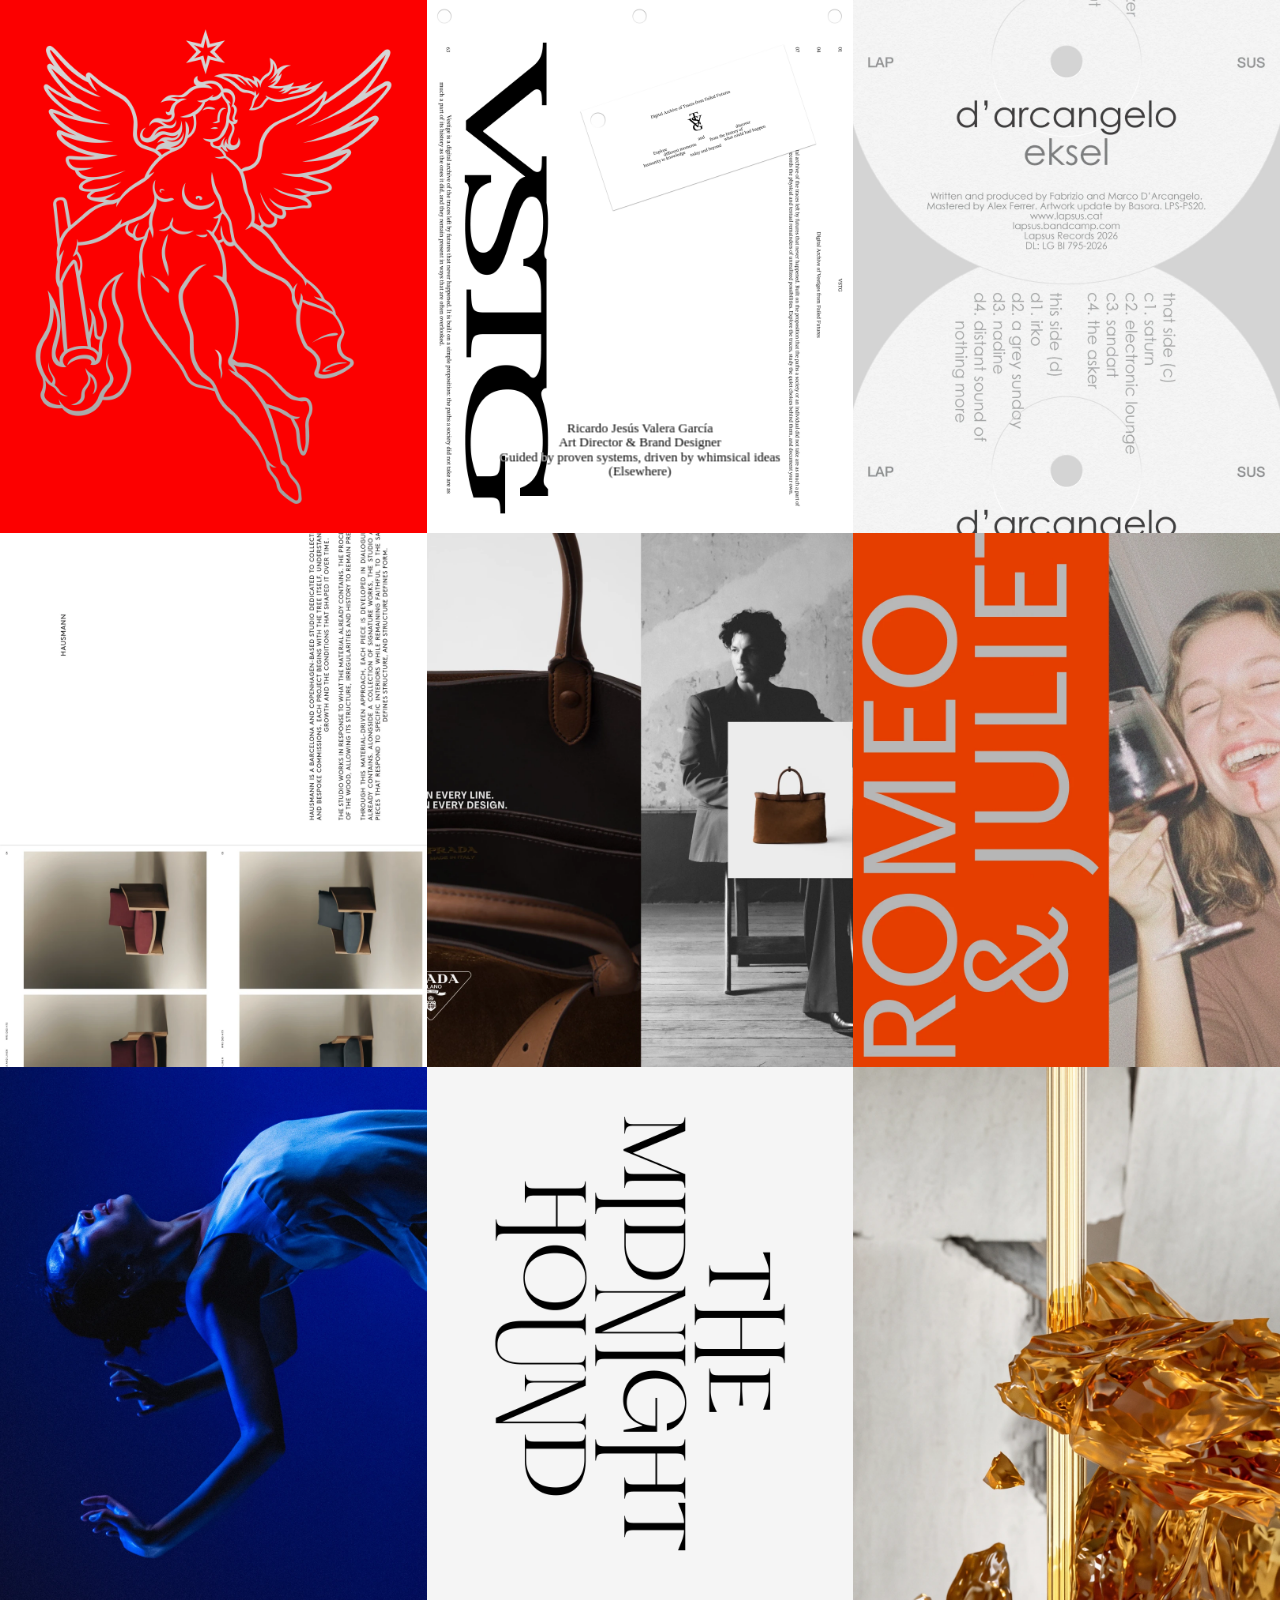
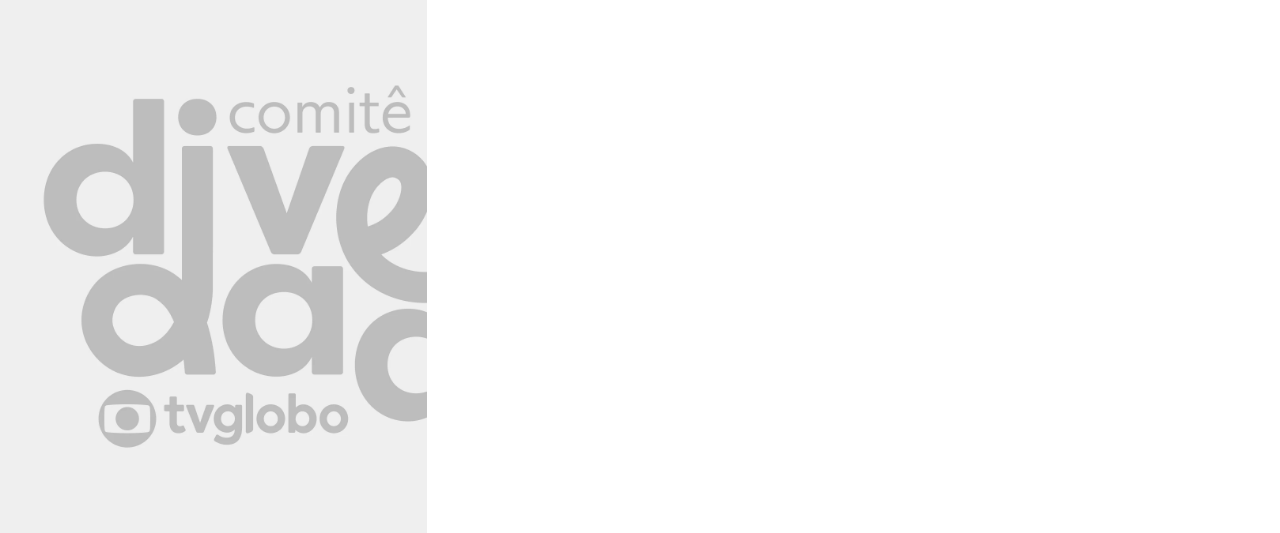
==== commit eaa56092: "Add (Elsewhere) section: loose pieces grid, optimized assets - replace (Contact) in the intro with (" ====
--- a/index.html
+++ b/index.html
@@ -50,12 +50,13 @@
   <div class="intro">
     <p><a href="#about" id="about-link" aria-haspopup="dialog">Ricardo Jesús Valera García</a></p>
     <p>Art Director &amp; Brand Designer<br>Guided by proven systems, driven by whimsical ideas</p>
-    <p><a href="mailto:ricardo.valera.garcia@gmail.com">(Contact)</a></p>
+    <p><a href="#elsewhere" id="elsewhere-link" aria-haspopup="dialog">(Elsewhere)</a></p>
   </div>
 
   <main class="gallery" id="gallery"></main>
 
   <script src="projects.js"></script>
+  <script src="elsewhere.js"></script>
   <script src="main.js"></script>
 </body>
 </html>
--- a/style.css
+++ b/style.css
@@ -373,6 +373,121 @@
 
 .about-body.is-mobile .about-foot { margin-top: 0; padding-top: 0; }
 
+/* ---------- Panel "(Elsewhere)" ----------
+   Misma ventana inferior. Rejilla de piezas de tamaños distintos (las filas miden
+   1 px y cada pieza ocupa tantas como su alto; lo calcula main.js) y visor encima. */
+.sheet.elsewhere { height: 83vh; }
+
+.ew-wrap {
+  position: relative;
+  flex: 1;
+  min-height: 0;
+  width: 100%;
+}
+
+.ew-body {
+  position: absolute;
+  inset: 0;
+  overflow-y: auto;
+}
+
+.ew-grid {
+  display: grid;
+  grid-template-columns: repeat(12, minmax(0, 1fr));
+  grid-auto-rows: 1px;
+  grid-auto-flow: dense;
+  column-gap: 15px;
+  row-gap: 0;
+  width: 100%;
+}
+
+.ew-tile { cursor: pointer; }
+
+.ew-box {
+  position: relative;
+  width: 100%;
+  overflow: hidden;
+  background: #f5f5f5;
+}
+
+.ew-box img {
+  display: block;
+  width: 100%;
+  height: 100%;
+  object-fit: cover;
+  pointer-events: none;
+  user-select: none;
+  -webkit-user-select: none;
+  -webkit-user-drag: none;
+}
+
+.ew-cap {
+  position: absolute;
+  left: 0;
+  bottom: 0;
+  max-width: 100%;
+  padding: 6px 14px;
+  background: #fff;
+  color: #4c4c4c;
+  opacity: 0;
+  transition: opacity 0.15s;
+  pointer-events: none;
+}
+
+@media (hover: hover) { .ew-tile:hover .ew-cap { opacity: 1; } }
+
+/* Visor: tapa la rejilla; la pieza va entera (sin recortar) */
+.ew-view {
+  position: absolute;
+  inset: 0;
+  display: none;
+  flex-direction: column;
+  background: #fff;
+}
+
+.ew-view.on { display: flex; }
+
+.ew-stage {
+  flex: 1;
+  min-height: 0;
+  display: flex;
+  align-items: center;
+  justify-content: center;
+  cursor: e-resize;
+}
+
+.ew-stage.has-cursor { cursor: none; }
+
+.ew-stage .media {
+  width: 100%;
+  height: 100%;
+  object-fit: contain;
+}
+
+.ew-meta {
+  display: flex;
+  flex-direction: row;
+  gap: 16px;
+  align-items: flex-start;
+  padding-top: 16px;
+}
+
+.ew-counter { white-space: nowrap; }
+.ew-caption { flex: 1; white-space: pre-wrap; }
+
+.ew-back {
+  cursor: pointer;
+  user-select: none;
+  -webkit-user-select: none;
+  transition: color 0.2s ease;
+}
+
+.ew-back:hover { color: #808080; }
+
+@media (max-width: 768px) {
+  .sheet.elsewhere { height: 85vh; padding: 24px 7.5px; }
+}
+
 /* ---------- Animación de entrada ----------
    La clase .intro-anim la pone un script de la cabecera (no se pone con
    "reducir movimiento"); main.js va añadiendo .show a cada bloque. */
